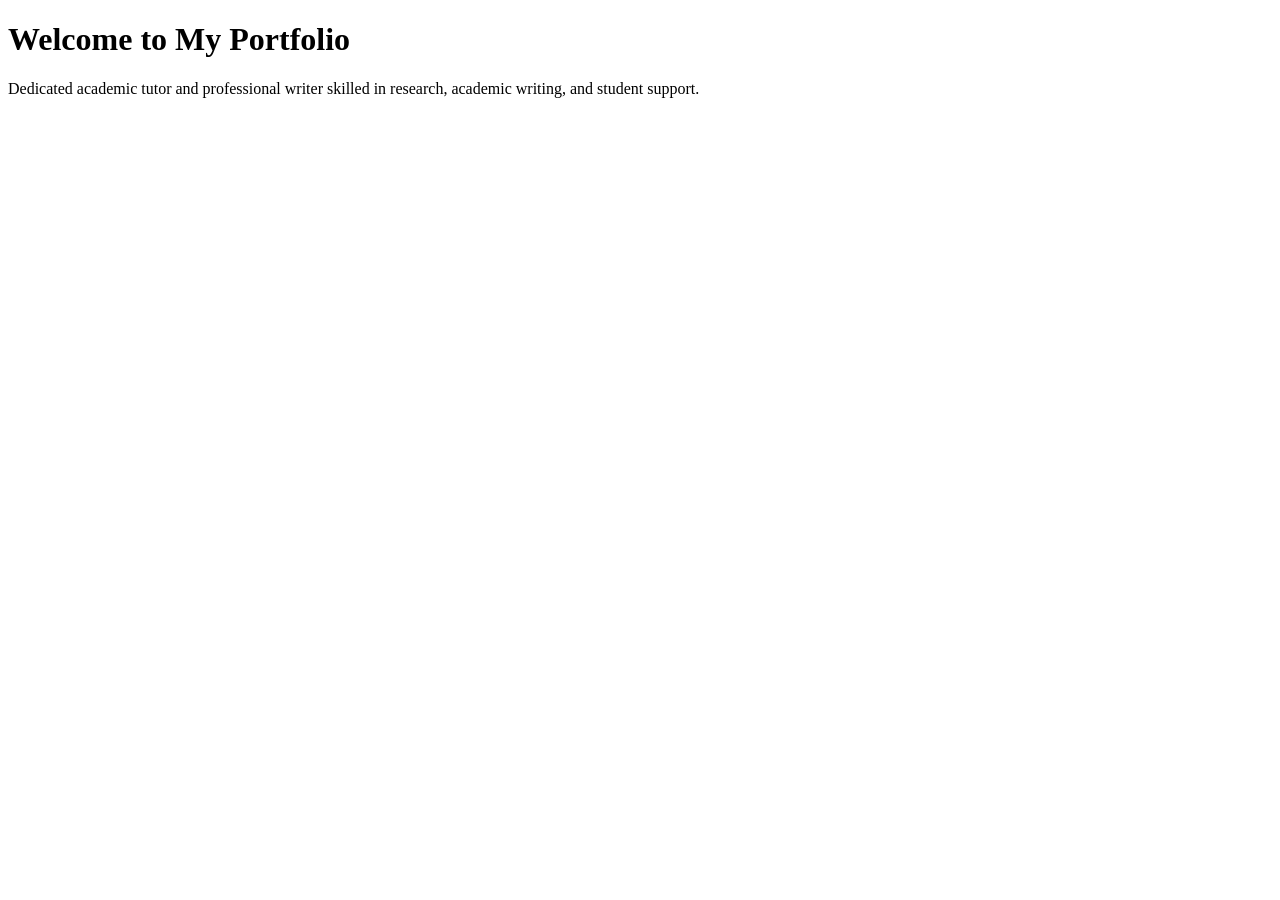
==== index.html @ 4ad82c95 "Create index.html" ====
<!DOCTYPE html>
<html>
<head>
    <title>Jeff-sclr's Portfolio</title>
</head>
<body>
    <h1>Welcome to My Portfolio</h1>
    <p>Dedicated academic tutor and professional writer skilled in research, academic writing, and student support.</p>
</body>
</html>
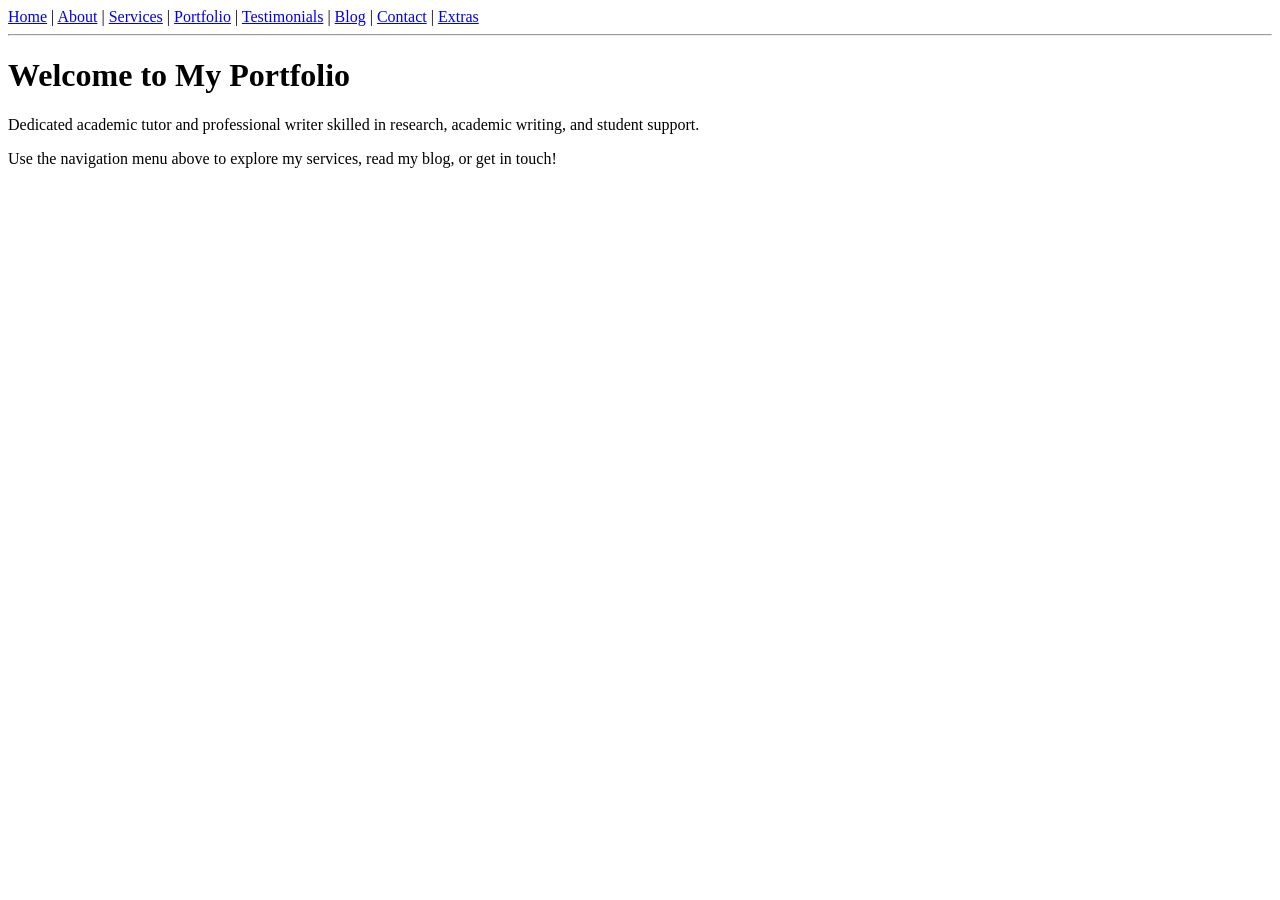
==== commit 19ce8d1c: "Update index.html" ====
--- a/index.html
+++ b/index.html
@@ -1,10 +1,28 @@
 <!DOCTYPE html>
-<html>
+<html lang="en">
 <head>
-    <title>Jeff-sclr's Portfolio</title>
+    <meta charset="UTF-8">
+    <title>Jeff Sclr | Portfolio</title>
 </head>
 <body>
+
+    <nav>
+        <a href="index.html">Home</a> | 
+        <a href="about.html">About</a> | 
+        <a href="services.html">Services</a> | 
+        <a href="portfolio.html">Portfolio</a> | 
+        <a href="testimonials.html">Testimonials</a> | 
+        <a href="blog.html">Blog</a> | 
+        <a href="contact.html">Contact</a> | 
+        <a href="extras.html">Extras</a>
+    </nav>
+
+    <hr>
+
     <h1>Welcome to My Portfolio</h1>
     <p>Dedicated academic tutor and professional writer skilled in research, academic writing, and student support.</p>
+    
+    <p>Use the navigation menu above to explore my services, read my blog, or get in touch!</p>
+
 </body>
 </html>
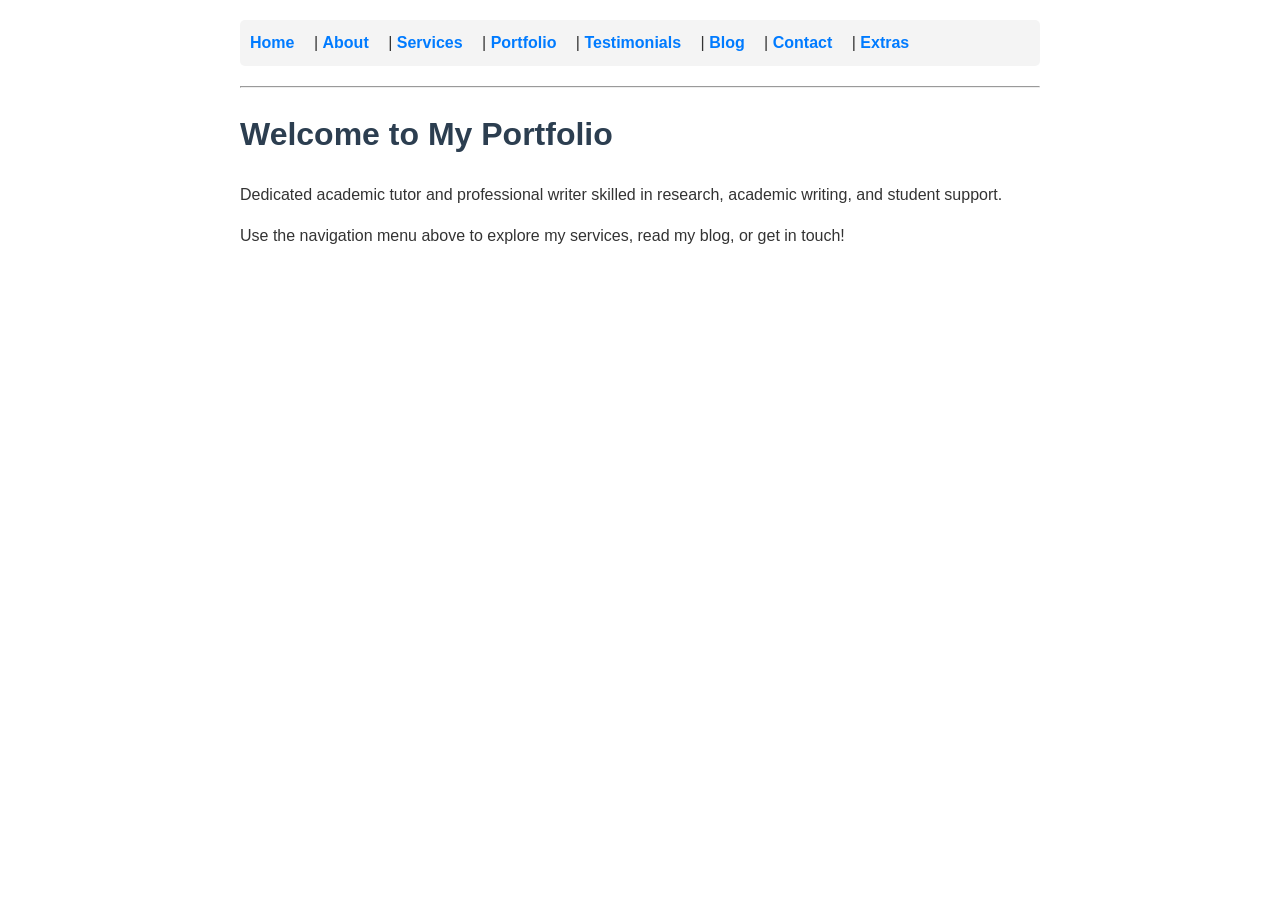
==== commit 91848c12: "Update index.html" ====
--- a/index.html
+++ b/index.html
@@ -2,9 +2,12 @@
 <html lang="en">
 <head>
     <meta charset="UTF-8">
-    <title>Jeff Sclr | Portfolio</title>
+    <title>About Me | Jeff Sclr</title>
+    <link rel="stylesheet" href="style.css">
 </head>
 <body>
+    </body>
+</html>
 
     <nav>
         <a href="index.html">Home</a> | 
--- a/style.css
+++ b/style.css
@@ -0,0 +1,40 @@
+/* General site styling */
+body {
+    font-family: 'Segoe UI', Tahoma, Geneva, Verdana, sans-serif;
+    line-height: 1.6;
+    margin: 0;
+    padding: 20px;
+    max-width: 800px;
+    margin: auto;
+    color: #333;
+}
+
+/* Make your navigation look professional */
+nav {
+    background: #f4f4f4;
+    padding: 10px;
+    margin-bottom: 20px;
+    border-radius: 5px;
+}
+
+nav a {
+    margin-right: 15px;
+    text-decoration: none;
+    color: #007bff;
+    font-weight: bold;
+}
+
+/* Style your headings */
+h1, h2 {
+    color: #2c3e50;
+}
+
+/* Style for buttons */
+.button {
+    display: inline-block;
+    padding: 10px 20px;
+    background: #007bff;
+    color: white;
+    text-decoration: none;
+    border-radius: 5px;
+}
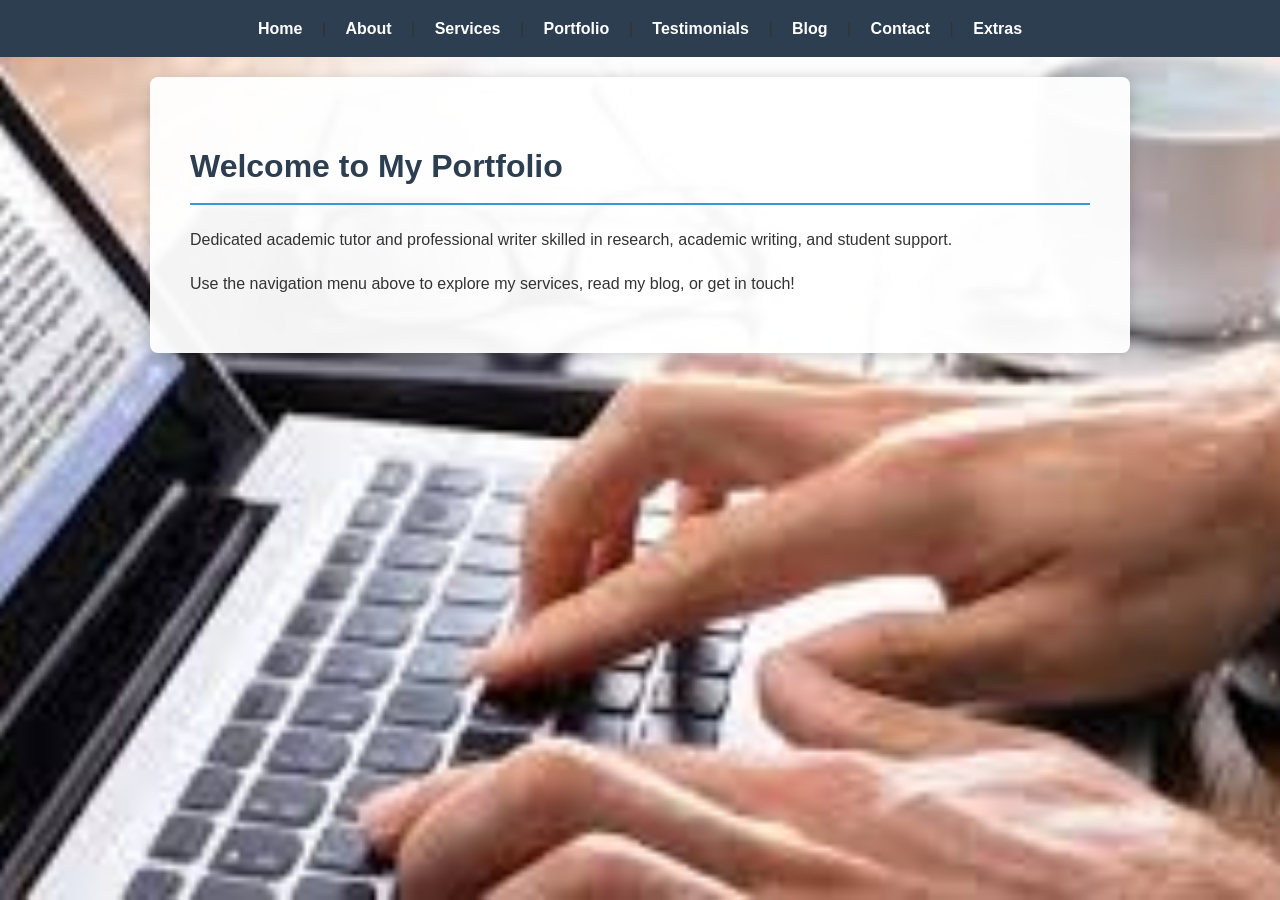
==== commit 92f4bfd9: "Update index.html" ====
--- a/index.html
+++ b/index.html
@@ -6,8 +6,6 @@
     <link rel="stylesheet" href="style.css">
 </head>
 <body>
-    </body>
-</html>
 
     <nav>
         <a href="index.html">Home</a> | 
@@ -20,12 +18,12 @@
         <a href="extras.html">Extras</a>
     </nav>
 
-    <hr>
-
-    <h1>Welcome to My Portfolio</h1>
-    <p>Dedicated academic tutor and professional writer skilled in research, academic writing, and student support.</p>
-    
-    <p>Use the navigation menu above to explore my services, read my blog, or get in touch!</p>
+    <div class="container">
+        <h1>Welcome to My Portfolio</h1>
+        <p>Dedicated academic tutor and professional writer skilled in research, academic writing, and student support.</p>
+        
+        <p>Use the navigation menu above to explore my services, read my blog, or get in touch!</p>
+    </div>
 
 </body>
 </html>
--- a/style.css
+++ b/style.css
@@ -1,40 +1,79 @@
-/* General site styling */
+/* --- 1. Global Reset & Background --- */
 body {
     font-family: 'Segoe UI', Tahoma, Geneva, Verdana, sans-serif;
-    line-height: 1.6;
+    line-height: 1.7;
     margin: 0;
-    padding: 20px;
-    max-width: 800px;
-    margin: auto;
+    padding: 0;
     color: #333;
+    /* This connects to your uploaded background.jpg */
+    background-image: url('background.jpg');
+    background-size: cover;
+    background-position: center;
+    background-attachment: fixed;
+    background-repeat: no-repeat;
 }
 
-/* Make your navigation look professional */
+.container {
+    max-width: 900px;
+    margin: 20px auto;
+    padding: 40px;
+    background: rgba(255, 255, 255, 0.95); /* Slight transparency */
+    box-shadow: 0 2px 15px rgba(0,0,0,0.2);
+    border-radius: 8px;
+}
+
+/* --- 2. Nav Bar Styling --- */
 nav {
-    background: #f4f4f4;
-    padding: 10px;
-    margin-bottom: 20px;
-    border-radius: 5px;
+    background: #2c3e50;
+    padding: 15px;
+    text-align: center;
 }
 
 nav a {
-    margin-right: 15px;
+    margin: 0 15px;
     text-decoration: none;
-    color: #007bff;
-    font-weight: bold;
+    color: #ffffff;
+    font-weight: 600;
+    transition: color 0.3s ease;
 }
 
-/* Style your headings */
-h1, h2 {
-    color: #2c3e50;
+nav a:hover {
+    color: #3498db;
 }
 
-/* Style for buttons */
-.button {
+/* --- 3. Professional Tables --- */
+table {
+    width: 100%;
+    border-collapse: collapse;
+    margin: 20px 0;
+    background: #fff;
+}
+
+table, th, td {
+    border: 1px solid #e0e0e0;
+    padding: 12px 15px;
+    text-align: left;
+}
+
+tr:nth-child(even) { background-color: #f9f9f9; }
+
+/* --- 4. Upwork Button Styling --- */
+.upwork-link {
     display: inline-block;
-    padding: 10px 20px;
-    background: #007bff;
+    background-color: #14a800;
     color: white;
+    padding: 8px 16px;
     text-decoration: none;
     border-radius: 5px;
+    font-weight: bold;
+    font-size: 0.9em;
+    transition: background 0.3s ease;
 }
+
+.upwork-link:hover {
+    background-color: #108a00;
+}
+
+/* --- 5. Headings --- */
+h1 { color: #2c3e50; border-bottom: 2px solid #3498db; padding-bottom: 10px; }
+h2 { color: #2c3e50; margin-top: 40px; }
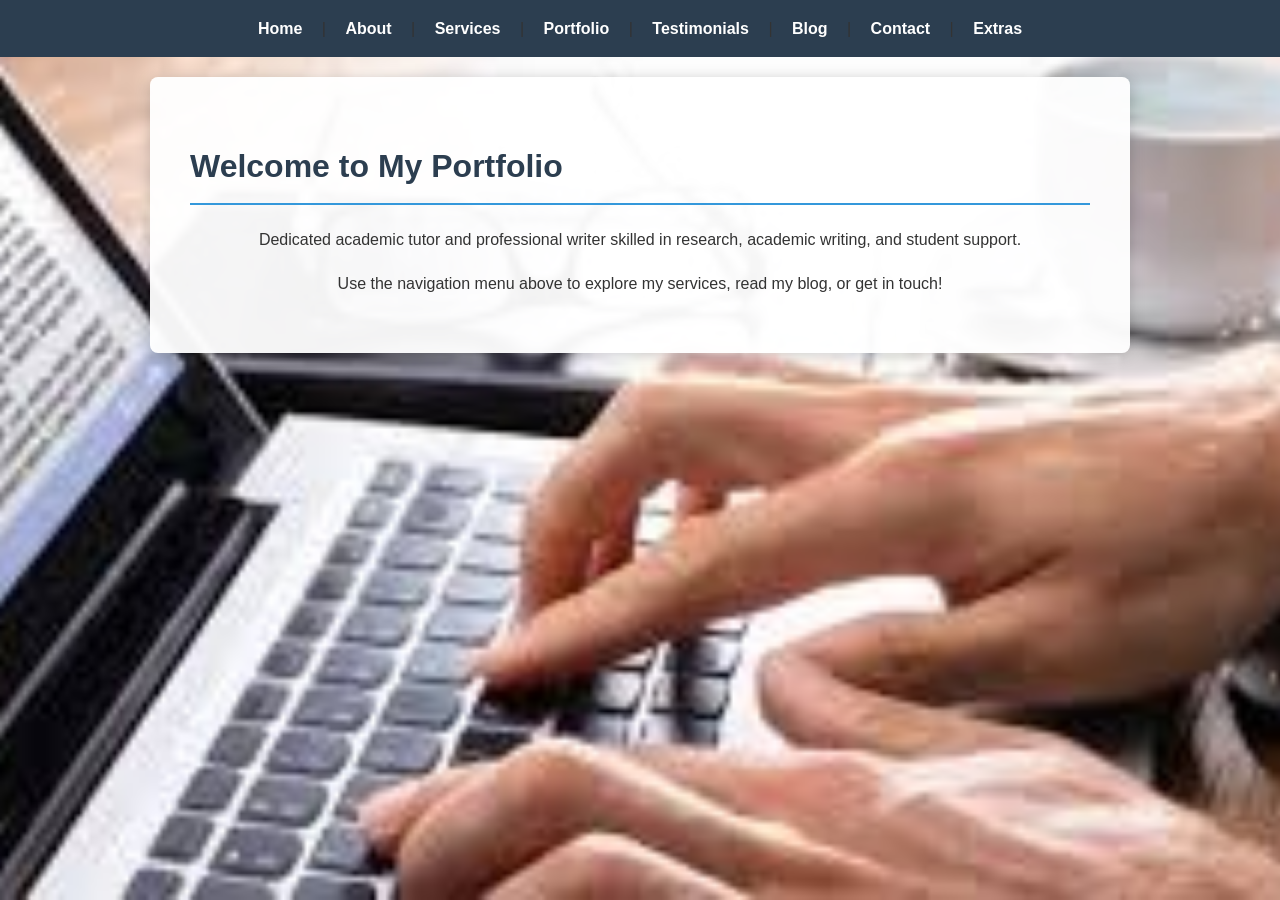
==== commit 5dc9944f: "Update index.html" ====
--- a/index.html
+++ b/index.html
@@ -20,9 +20,10 @@
 
     <div class="container">
         <h1>Welcome to My Portfolio</h1>
-        <p>Dedicated academic tutor and professional writer skilled in research, academic writing, and student support.</p>
         
-        <p>Use the navigation menu above to explore my services, read my blog, or get in touch!</p>
+        <p class="text-center">Dedicated academic tutor and professional writer skilled in research, academic writing, and student support.</p>
+        
+        <p class="text-center">Use the navigation menu above to explore my services, read my blog, or get in touch!</p>
     </div>
 
 </body>
--- a/style.css
+++ b/style.css
@@ -77,3 +77,7 @@
 /* --- 5. Headings --- */
 h1 { color: #2c3e50; border-bottom: 2px solid #3498db; padding-bottom: 10px; }
 h2 { color: #2c3e50; margin-top: 40px; }
+
+.text-center {
+    text-align: center;
+}
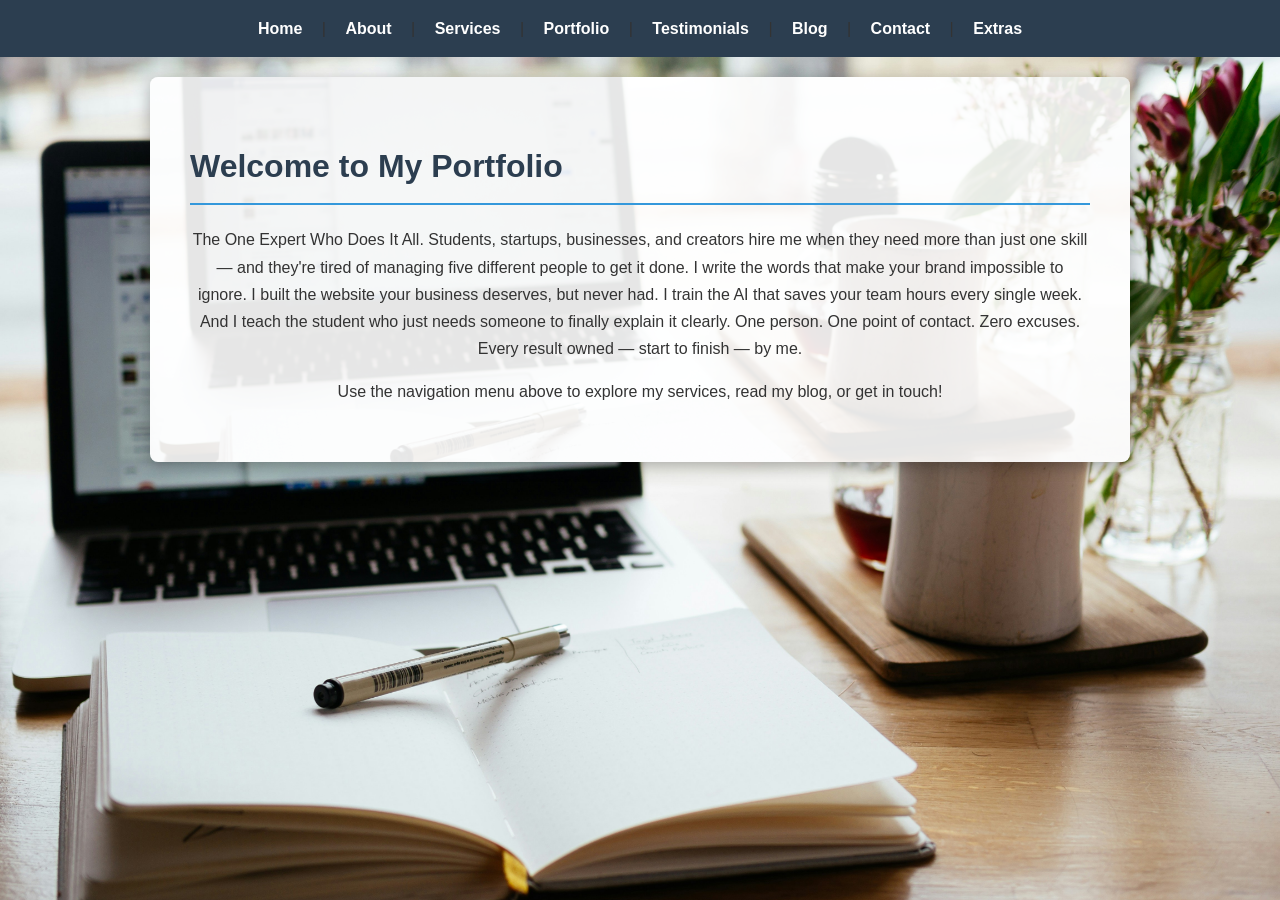
==== commit 5ee8a014: "Update index.html" ====
--- a/index.html
+++ b/index.html
@@ -21,7 +21,13 @@
     <div class="container">
         <h1>Welcome to My Portfolio</h1>
         
-        <p class="text-center">Dedicated academic tutor and professional writer skilled in research, academic writing, and student support.</p>
+        <p class="text-center">The One Expert
+Who Does It All.
+Students, startups, businesses, and creators hire me when they need more than just one skill — and they're tired of managing five different people to get it done.
+
+I write the words that make your brand impossible to ignore. I built the website your business deserves, but never had. I train the AI that saves your team hours every single week. And I teach the student who just needs someone to finally explain it clearly.
+
+One person. One point of contact. Zero excuses. Every result owned — start to finish — by me.</p>
         
         <p class="text-center">Use the navigation menu above to explore my services, read my blog, or get in touch!</p>
     </div>
--- a/style.css
+++ b/style.css
@@ -5,7 +5,6 @@
     margin: 0;
     padding: 0;
     color: #333;
-    /* This connects to your uploaded background.jpg */
     background-image: url('background.jpg');
     background-size: cover;
     background-position: center;
@@ -17,9 +16,19 @@
     max-width: 900px;
     margin: 20px auto;
     padding: 40px;
-    background: rgba(255, 255, 255, 0.95); /* Slight transparency */
-    box-shadow: 0 2px 15px rgba(0,0,0,0.2);
+    
+    /* Layered image effect */
+    background-image: url('background.jpg');
+    background-size: cover;
+    background-position: center;
+    background-color: rgba(255, 255, 255, 0.9);
+    background-blend-mode: lighten;
+    
     border-radius: 8px;
+    box-shadow: 0 4px 15px rgba(0,0,0,0.3);
+    
+    /* Text color for white container */
+    color: #333;
 }
 
 /* --- 2. Nav Bar Styling --- */
@@ -46,7 +55,8 @@
     width: 100%;
     border-collapse: collapse;
     margin: 20px 0;
-    background: #fff;
+    background: #ffffff;
+    color: #333;
 }
 
 table, th, td {
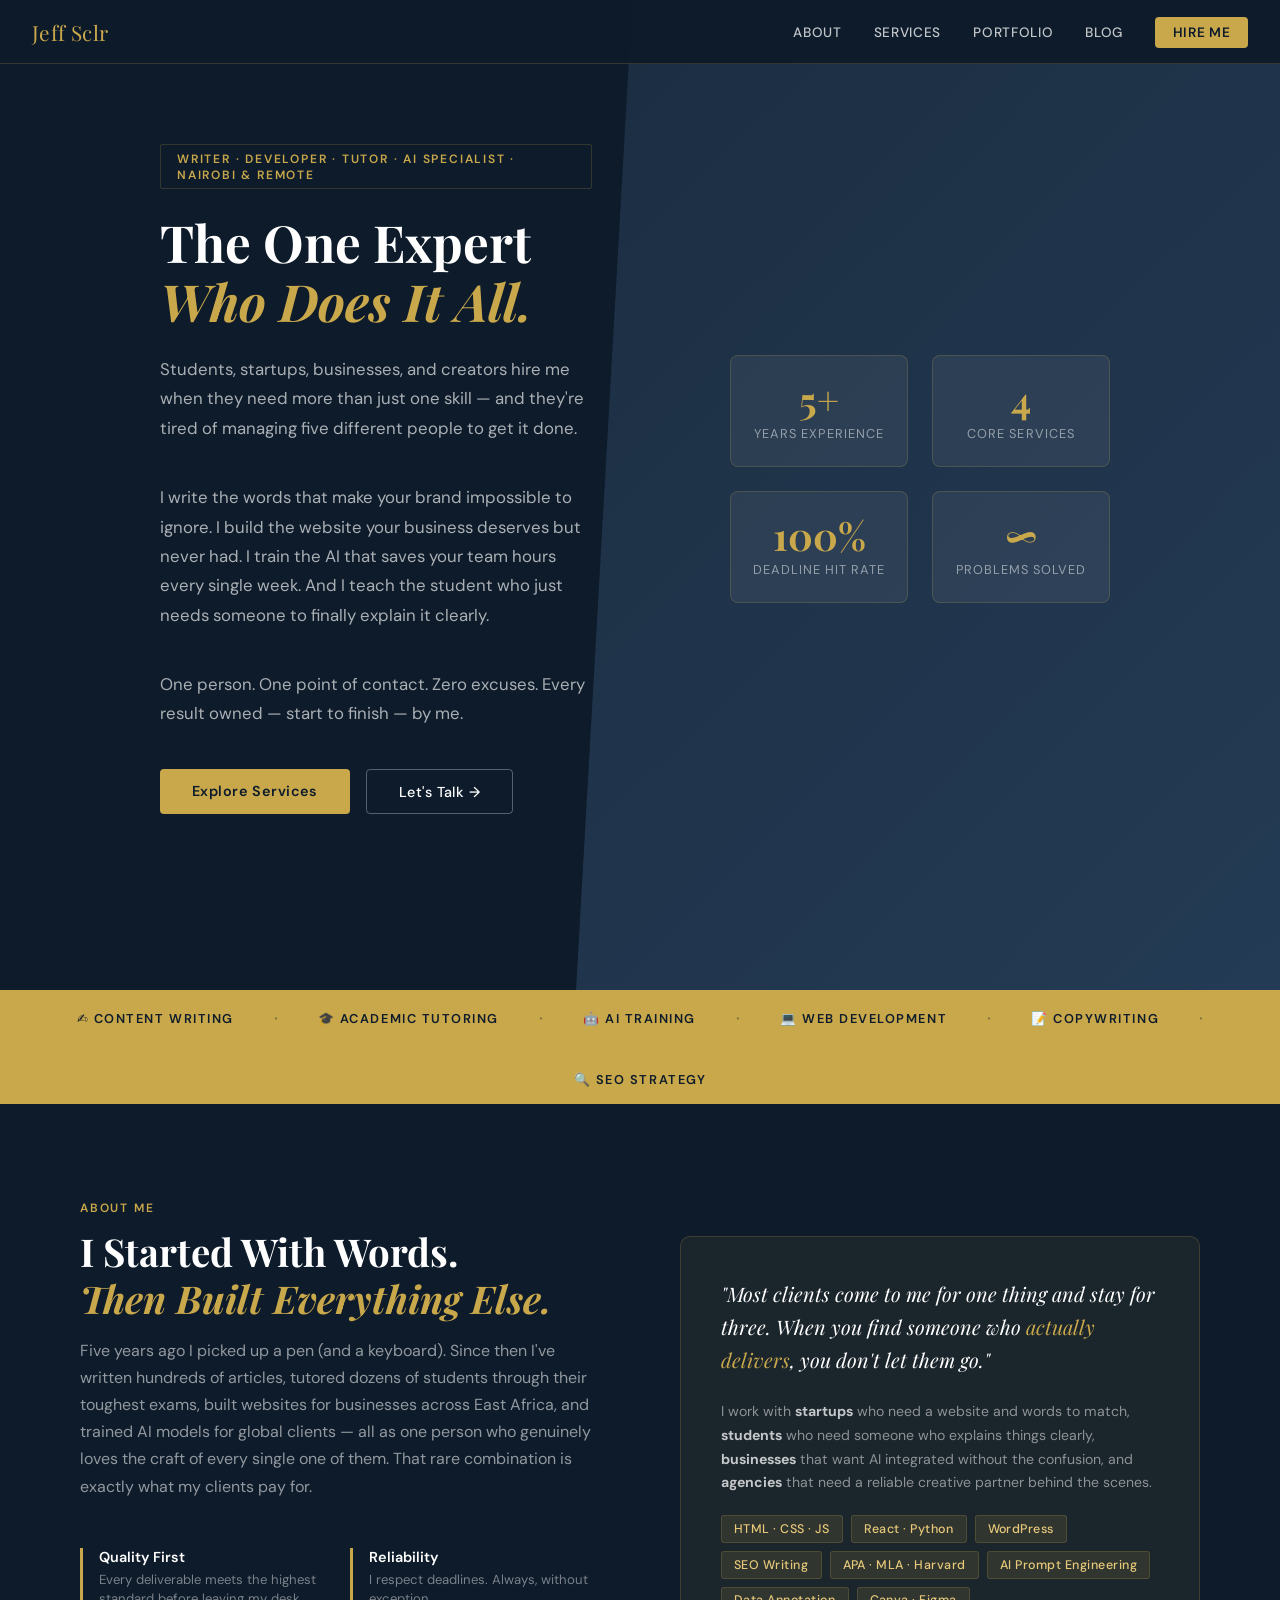
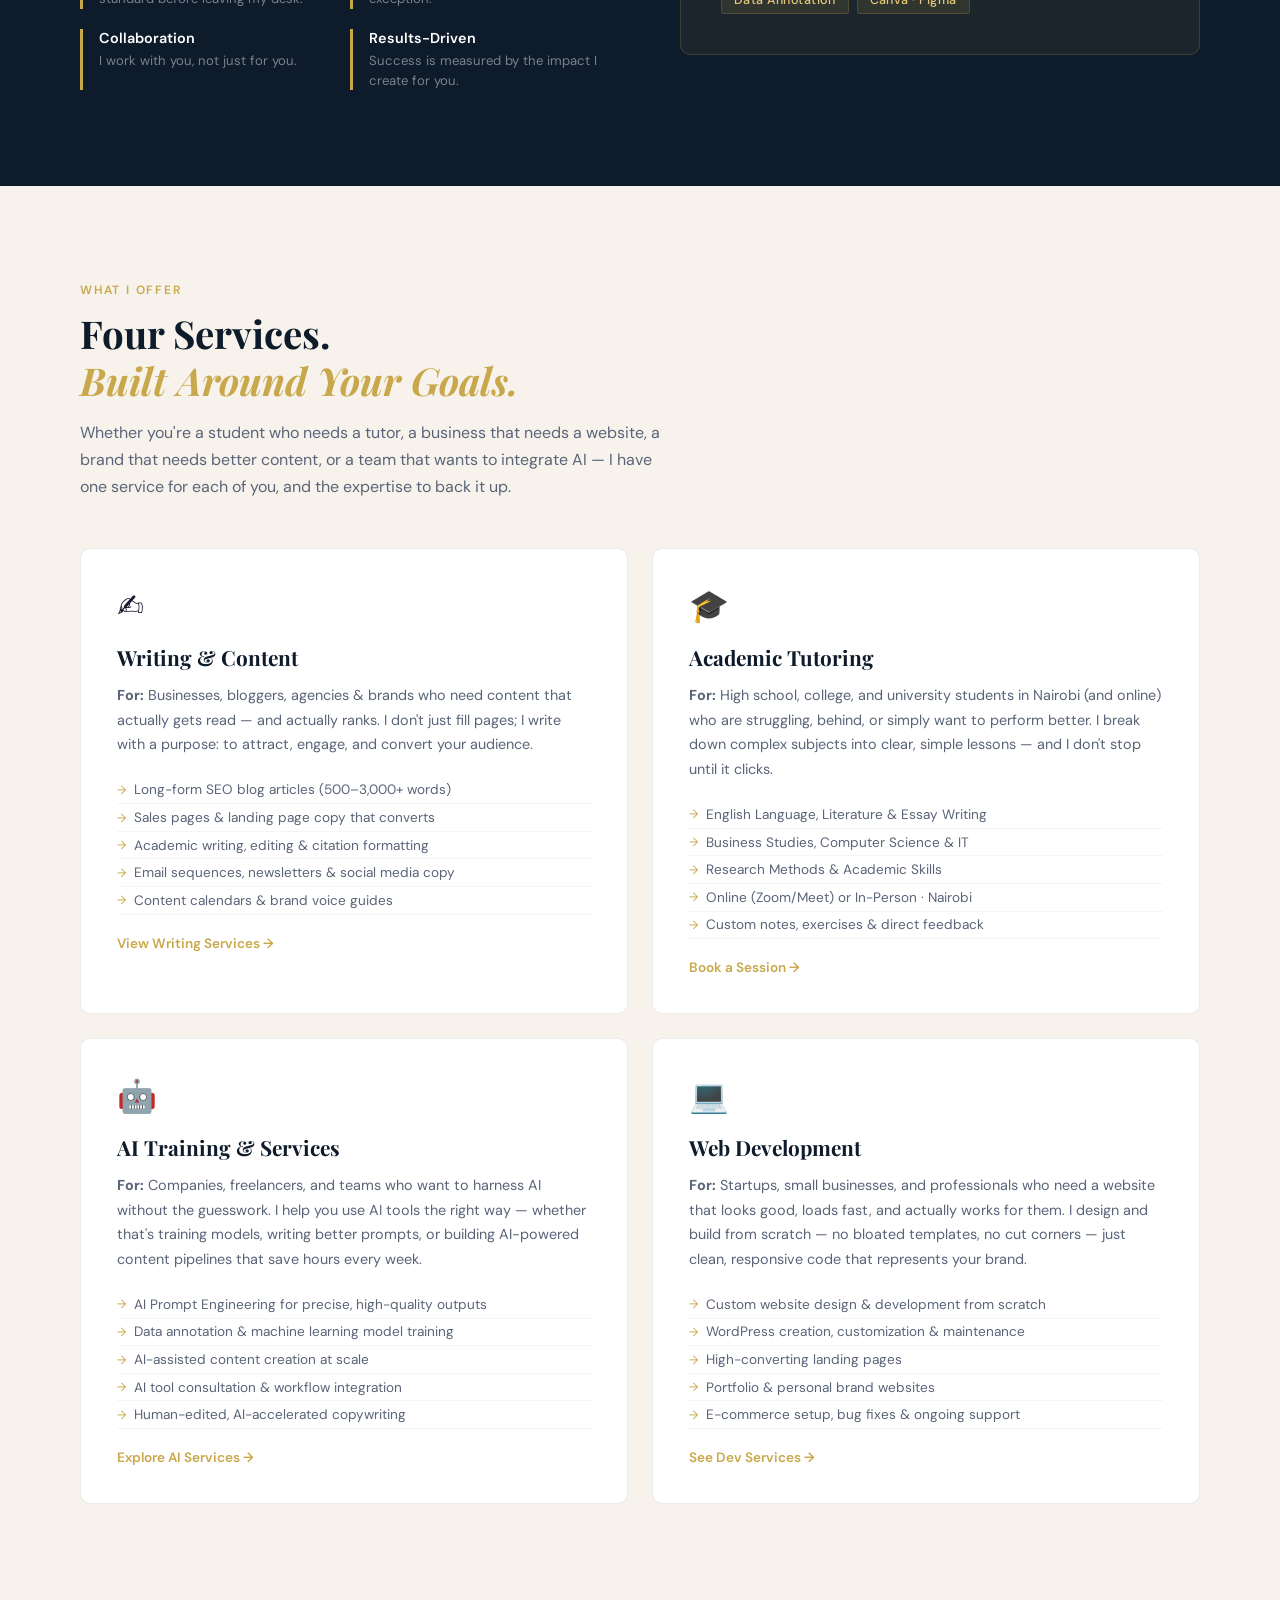
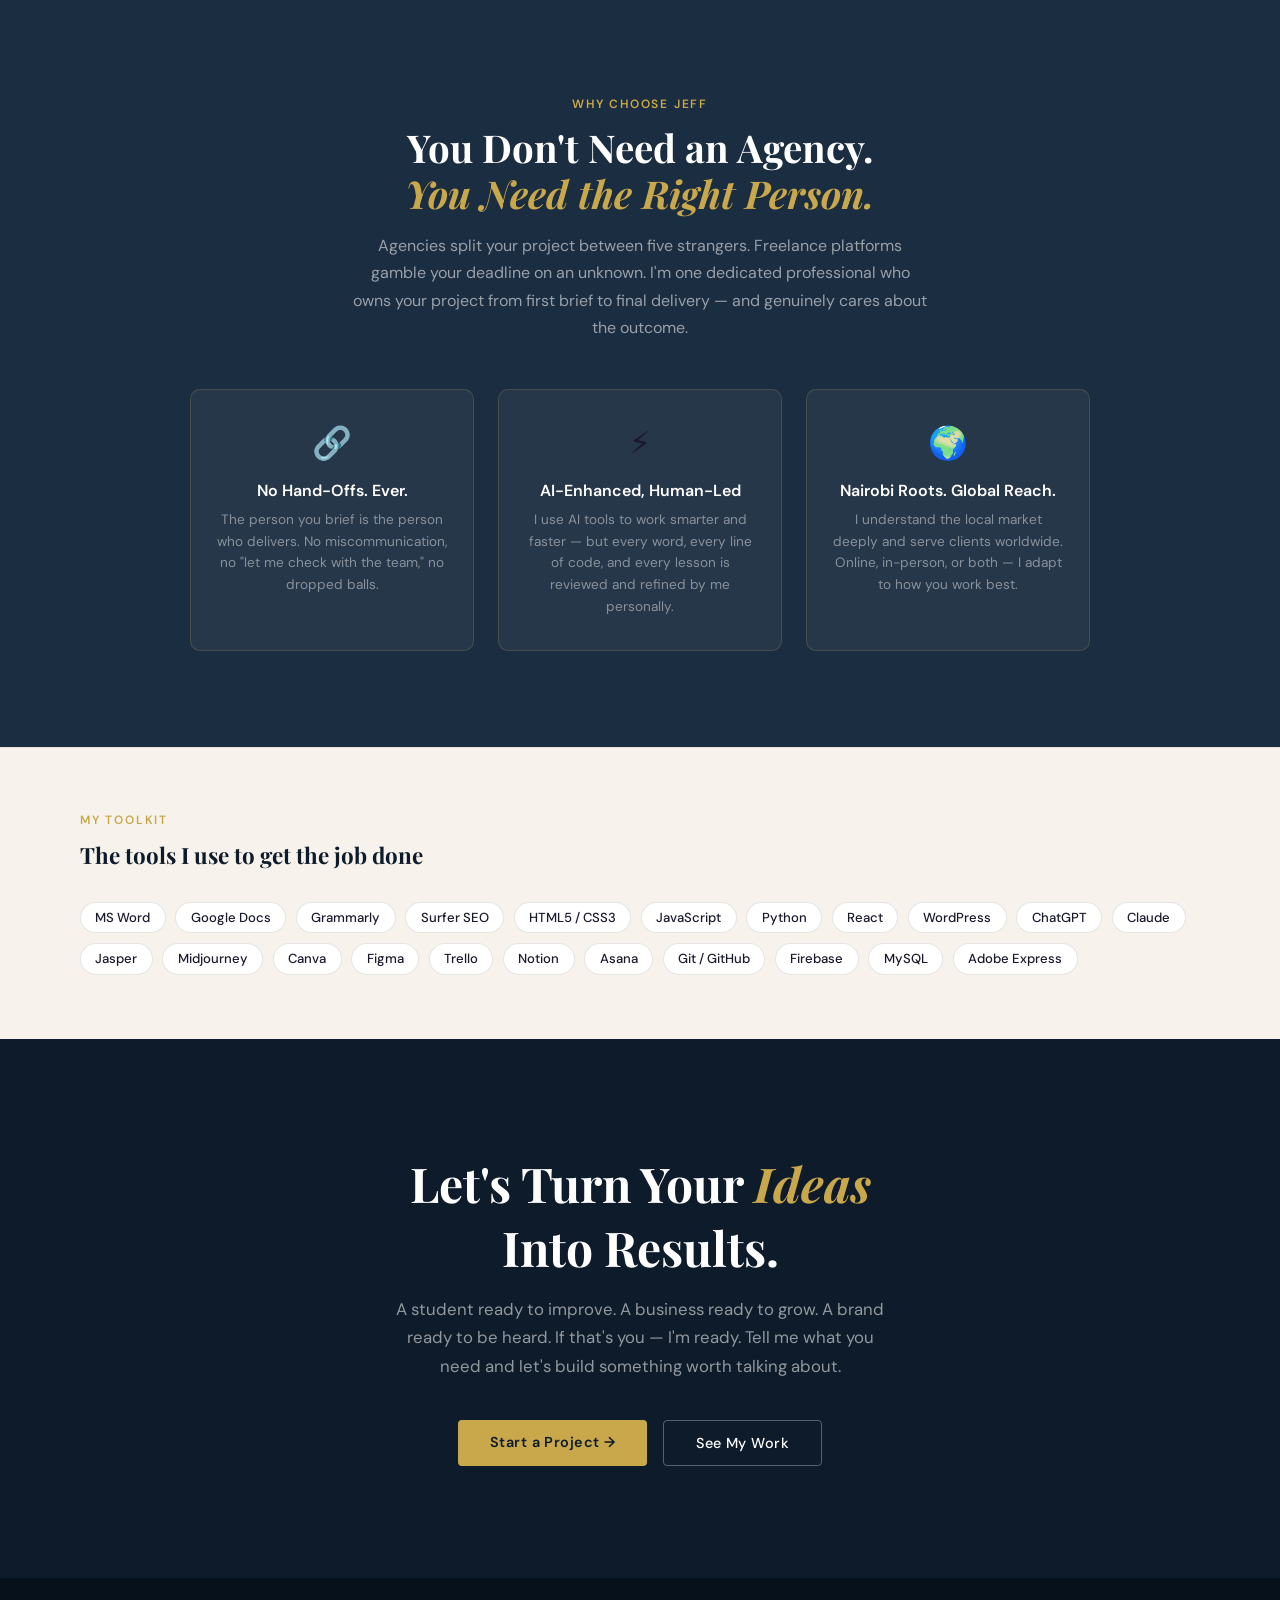
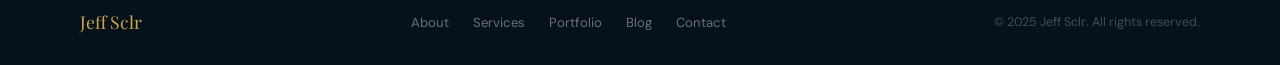
==== commit 1d751a2a: "Update index.html" ====
--- a/index.html
+++ b/index.html
@@ -1,36 +1,642 @@
 <!DOCTYPE html>
 <html lang="en">
 <head>
-    <meta charset="UTF-8">
-    <title>About Me | Jeff Sclr</title>
-    <link rel="stylesheet" href="style.css">
+<meta charset="UTF-8">
+<meta name="viewport" content="width=device-width, initial-scale=1.0">
+<title>Jeff Sclr | Writer · Tutor · Developer</title>
+<link rel="preconnect" href="https://fonts.googleapis.com">
+<link rel="preconnect" href="https://fonts.gstatic.com" crossorigin>
+<link href="https://fonts.googleapis.com/css2?family=Playfair+Display:ital,wght@0,400;0,700;1,400&family=DM+Sans:wght@300;400;500;600&display=swap" rel="stylesheet">
+<style>
+  *, *::before, *::after { box-sizing: border-box; margin: 0; padding: 0; }
+
+  :root {
+    --navy: #0d1b2a;
+    --navy-mid: #1b2d41;
+    --navy-light: #243b55;
+    --gold: #c9a84c;
+    --gold-light: #e8c97a;
+    --cream: #f7f3ec;
+    --text: #1a1a2e;
+    --text-muted: #5a6478;
+    --white: #ffffff;
+    --border: rgba(201,168,76,0.2);
+    --serif: 'Playfair Display', Georgia, serif;
+    --sans: 'DM Sans', system-ui, sans-serif;
+  }
+
+  html { scroll-behavior: smooth; }
+
+  body {
+    font-family: var(--sans);
+    background: var(--cream);
+    color: var(--text);
+    overflow-x: hidden;
+  }
+
+  /* ── NAV ── */
+  nav {
+    position: fixed; top: 0; width: 100%; z-index: 100;
+    background: rgba(13,27,42,0.95);
+    backdrop-filter: blur(12px);
+    border-bottom: 1px solid var(--border);
+    padding: 0 2rem;
+    display: flex; align-items: center; justify-content: space-between;
+    height: 64px;
+  }
+  .nav-logo {
+    font-family: var(--serif); font-size: 1.3rem;
+    color: var(--gold); letter-spacing: 0.02em; text-decoration: none;
+  }
+  .nav-links { display: flex; gap: 2rem; list-style: none; }
+  .nav-links a {
+    text-decoration: none; color: rgba(255,255,255,0.75);
+    font-size: 0.85rem; font-weight: 500; letter-spacing: 0.05em;
+    text-transform: uppercase; transition: color 0.2s;
+  }
+  .nav-links a:hover { color: var(--gold-light); }
+  .nav-cta {
+    background: var(--gold); color: var(--navy) !important;
+    padding: 0.45rem 1.1rem; border-radius: 4px; font-weight: 600 !important;
+    transition: background 0.2s !important;
+  }
+  .nav-cta:hover { background: var(--gold-light) !important; color: var(--navy) !important; }
+
+  /* ── HERO ── */
+  .hero {
+    min-height: 100vh;
+    background: var(--navy);
+    display: grid; grid-template-columns: 1fr 1fr;
+    align-items: center; position: relative; overflow: hidden;
+    padding-top: 64px;
+  }
+  .hero::before {
+    content: '';
+    position: absolute; top: 0; right: 0;
+    width: 55%; height: 100%;
+    background: linear-gradient(135deg, var(--navy-mid) 0%, var(--navy-light) 100%);
+    clip-path: polygon(8% 0, 100% 0, 100% 100%, 0 100%);
+  }
+  .hero-text {
+    padding: 5rem 3rem 5rem 5rem;
+    position: relative; z-index: 2;
+  }
+  .hero-label {
+    display: inline-block;
+    font-size: 0.75rem; font-weight: 600; letter-spacing: 0.15em;
+    text-transform: uppercase; color: var(--gold);
+    border: 1px solid var(--border);
+    padding: 0.35rem 1rem; border-radius: 2px;
+    margin-bottom: 1.5rem;
+  }
+  .hero h1 {
+    font-family: var(--serif); font-size: clamp(2.5rem, 4vw, 3.8rem);
+    color: var(--white); line-height: 1.15;
+    margin-bottom: 1.5rem; font-weight: 700;
+  }
+  .hero h1 em { color: var(--gold); font-style: italic; }
+  .hero p {
+    font-size: 1.05rem; color: rgba(255,255,255,0.65);
+    line-height: 1.75; max-width: 480px; margin-bottom: 2.5rem;
+  }
+  .hero-btns { display: flex; gap: 1rem; flex-wrap: wrap; }
+  .btn-primary {
+    background: var(--gold); color: var(--navy);
+    padding: 0.8rem 2rem; border-radius: 4px;
+    font-weight: 600; font-size: 0.9rem; text-decoration: none;
+    transition: background 0.2s, transform 0.2s;
+    letter-spacing: 0.03em;
+  }
+  .btn-primary:hover { background: var(--gold-light); transform: translateY(-2px); }
+  .btn-outline {
+    border: 1px solid rgba(255,255,255,0.3); color: var(--white);
+    padding: 0.8rem 2rem; border-radius: 4px;
+    font-weight: 500; font-size: 0.9rem; text-decoration: none;
+    transition: border-color 0.2s, transform 0.2s;
+    letter-spacing: 0.03em;
+  }
+  .btn-outline:hover { border-color: var(--gold); color: var(--gold); transform: translateY(-2px); }
+
+  .hero-visual {
+    position: relative; z-index: 2;
+    display: flex; flex-direction: column;
+    align-items: center; justify-content: center;
+    padding: 4rem 3rem;
+  }
+  .hero-stats {
+    display: grid; grid-template-columns: 1fr 1fr;
+    gap: 1.5rem; width: 100%; max-width: 380px;
+  }
+  .stat-card {
+    background: rgba(255,255,255,0.06);
+    border: 1px solid var(--border);
+    border-radius: 8px; padding: 1.5rem 1.25rem;
+    text-align: center;
+  }
+  .stat-num {
+    font-family: var(--serif); font-size: 2.4rem;
+    color: var(--gold); font-weight: 700; line-height: 1;
+    margin-bottom: 0.4rem;
+  }
+  .stat-label {
+    font-size: 0.8rem; color: rgba(255,255,255,0.5);
+    text-transform: uppercase; letter-spacing: 0.08em;
+  }
+
+  /* ── WHAT I DO BAND ── */
+  .service-band {
+    background: var(--gold);
+    padding: 1rem 2rem;
+    display: flex; gap: 2.5rem;
+    align-items: center; justify-content: center;
+    flex-wrap: wrap; overflow: hidden;
+  }
+  .band-item {
+    font-size: 0.8rem; font-weight: 600;
+    text-transform: uppercase; letter-spacing: 0.12em;
+    color: var(--navy); display: flex; align-items: center; gap: 0.6rem;
+  }
+  .band-sep { color: var(--navy); opacity: 0.4; font-size: 1.2rem; }
+
+  /* ── SECTIONS SHARED ── */
+  section { padding: 6rem 5rem; }
+  .section-label {
+    font-size: 0.75rem; font-weight: 600; letter-spacing: 0.15em;
+    text-transform: uppercase; color: var(--gold);
+    margin-bottom: 0.75rem;
+  }
+  .section-title {
+    font-family: var(--serif); font-size: clamp(1.9rem, 3vw, 2.8rem);
+    color: var(--navy); font-weight: 700; line-height: 1.2;
+    margin-bottom: 1rem;
+  }
+  .section-title em { font-style: italic; color: var(--gold); }
+  .section-sub {
+    font-size: 1rem; color: var(--text-muted);
+    line-height: 1.7; max-width: 580px; margin-bottom: 3rem;
+  }
+
+  /* ── ABOUT STRIP ── */
+  .about-section {
+    background: var(--navy);
+    display: grid; grid-template-columns: 1fr 1fr;
+    gap: 5rem; align-items: center;
+  }
+  .about-section .section-title { color: var(--white); }
+  .about-section .section-sub { color: rgba(255,255,255,0.55); }
+  .values-grid { display: grid; grid-template-columns: 1fr 1fr; gap: 1.25rem; }
+  .value-item {
+    border-left: 3px solid var(--gold);
+    padding-left: 1rem;
+  }
+  .value-item h4 { font-size: 0.9rem; font-weight: 600; color: var(--white); margin-bottom: 0.25rem; }
+  .value-item p { font-size: 0.82rem; color: rgba(255,255,255,0.45); line-height: 1.5; }
+  .about-highlight {
+    background: rgba(201,168,76,0.08);
+    border: 1px solid var(--border);
+    border-radius: 10px; padding: 2.5rem;
+  }
+  .about-highlight blockquote {
+    font-family: var(--serif); font-size: 1.25rem;
+    color: var(--white); line-height: 1.65;
+    font-style: italic; margin-bottom: 1.5rem;
+  }
+  .about-highlight blockquote span { color: var(--gold); }
+  .skill-tags { display: flex; flex-wrap: wrap; gap: 0.5rem; }
+  .tag {
+    background: rgba(201,168,76,0.12);
+    border: 1px solid var(--border);
+    color: var(--gold-light); font-size: 0.78rem;
+    padding: 0.3rem 0.75rem; border-radius: 3px;
+    font-weight: 500; letter-spacing: 0.04em;
+  }
+
+  /* ── SERVICES ── */
+  .services-section { background: var(--cream); }
+  .services-grid {
+    display: grid; grid-template-columns: repeat(2, 1fr);
+    gap: 1.5rem;
+  }
+  .service-card {
+    background: var(--white);
+    border: 1px solid rgba(0,0,0,0.08);
+    border-radius: 10px; padding: 2.25rem;
+    transition: transform 0.25s, box-shadow 0.25s;
+    position: relative; overflow: hidden;
+  }
+  .service-card::before {
+    content: '';
+    position: absolute; top: 0; left: 0; right: 0;
+    height: 3px; background: var(--gold);
+    transform: scaleX(0); transform-origin: left;
+    transition: transform 0.3s;
+  }
+  .service-card:hover { transform: translateY(-5px); box-shadow: 0 12px 40px rgba(0,0,0,0.1); }
+  .service-card:hover::before { transform: scaleX(1); }
+  .service-icon {
+    font-size: 2rem; margin-bottom: 1rem; display: block;
+  }
+  .service-card h3 {
+    font-family: var(--serif); font-size: 1.3rem;
+    color: var(--navy); margin-bottom: 0.75rem; font-weight: 700;
+  }
+  .service-card p {
+    font-size: 0.9rem; color: var(--text-muted);
+    line-height: 1.7; margin-bottom: 1.25rem;
+  }
+  .service-list { list-style: none; }
+  .service-list li {
+    font-size: 0.85rem; color: var(--text-muted);
+    padding: 0.3rem 0; border-bottom: 1px solid rgba(0,0,0,0.04);
+    display: flex; align-items: center; gap: 0.5rem;
+  }
+  .service-list li::before { content: '→'; color: var(--gold); font-size: 0.75rem; flex-shrink: 0; }
+  .service-link {
+    display: inline-flex; align-items: center; gap: 0.4rem;
+    font-size: 0.85rem; font-weight: 600; color: var(--gold);
+    text-decoration: none; margin-top: 1.25rem;
+    transition: gap 0.2s;
+  }
+  .service-link:hover { gap: 0.6rem; }
+
+  /* ── WHY ME ── */
+  .why-section {
+    background: var(--navy-mid);
+    text-align: center;
+  }
+  .why-section .section-title { color: var(--white); }
+  .why-section .section-sub { color: rgba(255,255,255,0.55); margin: 0 auto 3rem; }
+  .why-grid {
+    display: grid; grid-template-columns: repeat(3, 1fr);
+    gap: 1.5rem; max-width: 900px; margin: 0 auto;
+  }
+  .why-card {
+    background: rgba(255,255,255,0.05);
+    border: 1px solid var(--border); border-radius: 10px;
+    padding: 2rem 1.5rem; text-align: center;
+  }
+  .why-icon { font-size: 2rem; margin-bottom: 1rem; }
+  .why-card h4 { font-size: 1rem; font-weight: 600; color: var(--white); margin-bottom: 0.5rem; }
+  .why-card p { font-size: 0.85rem; color: rgba(255,255,255,0.45); line-height: 1.6; }
+
+  /* ── TOOLS STRIP ── */
+  .tools-section {
+    background: var(--cream); border-top: 1px solid rgba(0,0,0,0.07);
+    padding: 4rem 5rem;
+  }
+  .tools-header {
+    display: flex; align-items: center; gap: 1.5rem;
+    margin-bottom: 2rem;
+  }
+  .tools-header h3 {
+    font-family: var(--serif); font-size: 1.4rem; color: var(--navy);
+  }
+  .tools-row { display: flex; flex-wrap: wrap; gap: 0.6rem; }
+  .tool-badge {
+    background: var(--white); border: 1px solid rgba(0,0,0,0.1);
+    color: var(--text); font-size: 0.82rem; font-weight: 500;
+    padding: 0.4rem 0.9rem; border-radius: 20px;
+    transition: border-color 0.2s, color 0.2s;
+  }
+  .tool-badge:hover { border-color: var(--gold); color: var(--navy); }
+
+  /* ── CTA ── */
+  .cta-section {
+    background: var(--navy); text-align: center;
+    padding: 7rem 5rem;
+  }
+  .cta-section h2 {
+    font-family: var(--serif); font-size: clamp(2rem, 4vw, 3rem);
+    color: var(--white); margin-bottom: 1rem; font-weight: 700;
+  }
+  .cta-section h2 em { color: var(--gold); font-style: italic; }
+  .cta-section p { color: rgba(255,255,255,0.55); font-size: 1.05rem; max-width: 500px; margin: 0 auto 2.5rem; line-height: 1.7; }
+  .cta-btns { display: flex; gap: 1rem; justify-content: center; flex-wrap: wrap; }
+
+  /* ── FOOTER ── */
+  footer {
+    background: #07111b;
+    padding: 2rem 5rem;
+    display: flex; align-items: center; justify-content: space-between;
+    flex-wrap: wrap; gap: 1rem;
+  }
+  .footer-logo { font-family: var(--serif); color: var(--gold); font-size: 1.1rem; text-decoration: none; }
+  .footer-links { display: flex; gap: 1.5rem; list-style: none; }
+  .footer-links a { font-size: 0.82rem; color: rgba(255,255,255,0.4); text-decoration: none; transition: color 0.2s; }
+  .footer-links a:hover { color: var(--gold-light); }
+  footer p { font-size: 0.78rem; color: rgba(255,255,255,0.25); }
+
+  /* ── ANIMATIONS ── */
+  @keyframes fadeUp {
+    from { opacity: 0; transform: translateY(28px); }
+    to { opacity: 1; transform: translateY(0); }
+  }
+  .hero-label { animation: fadeUp 0.5s ease both 0.1s; }
+  .hero h1 { animation: fadeUp 0.6s ease both 0.25s; }
+  .hero p { animation: fadeUp 0.6s ease both 0.4s; }
+  .hero-btns { animation: fadeUp 0.6s ease both 0.55s; }
+  .hero-stats { animation: fadeUp 0.7s ease both 0.45s; }
+
+  @media (max-width: 900px) {
+    nav { padding: 0 1.25rem; }
+    .nav-links { display: none; }
+    .hero { grid-template-columns: 1fr; padding-top: 64px; }
+    .hero::before { display: none; }
+    .hero-text { padding: 3rem 1.5rem 2rem; }
+    .hero-visual { padding: 2rem 1.5rem 3rem; }
+    .hero-stats { max-width: 100%; }
+    section { padding: 4rem 1.5rem; }
+    .about-section { grid-template-columns: 1fr; gap: 2.5rem; }
+    .services-grid { grid-template-columns: 1fr; }
+    .why-grid { grid-template-columns: 1fr; }
+    .tools-section { padding: 3rem 1.5rem; }
+    .cta-section { padding: 4rem 1.5rem; }
+    footer { padding: 2rem 1.5rem; flex-direction: column; text-align: center; }
+  }
+</style>
 </head>
 <body>
 
-    <nav>
-        <a href="index.html">Home</a> | 
-        <a href="about.html">About</a> | 
-        <a href="services.html">Services</a> | 
-        <a href="portfolio.html">Portfolio</a> | 
-        <a href="testimonials.html">Testimonials</a> | 
-        <a href="blog.html">Blog</a> | 
-        <a href="contact.html">Contact</a> | 
-        <a href="extras.html">Extras</a>
-    </nav>
-
-    <div class="container">
-        <h1>Welcome to My Portfolio</h1>
-        
-        <p class="text-center">The One Expert
-Who Does It All.
-Students, startups, businesses, and creators hire me when they need more than just one skill — and they're tired of managing five different people to get it done.
-
-I write the words that make your brand impossible to ignore. I built the website your business deserves, but never had. I train the AI that saves your team hours every single week. And I teach the student who just needs someone to finally explain it clearly.
-
-One person. One point of contact. Zero excuses. Every result owned — start to finish — by me.</p>
-        
-        <p class="text-center">Use the navigation menu above to explore my services, read my blog, or get in touch!</p>
-    </div>
+<!-- NAV -->
+<nav>
+  <a href="#" class="nav-logo">Jeff Sclr</a>
+  <ul class="nav-links">
+    <li><a href="#about">About</a></li>
+    <li><a href="#services">Services</a></li>
+    <li><a href="portfolio.html">Portfolio</a></li>
+    <li><a href="blog.html">Blog</a></li>
+    <li><a href="contact.html" class="nav-cta">Hire Me</a></li>
+  </ul>
+</nav>
+
+<!-- HERO -->
+<section class="hero">
+  <div class="hero-text">
+    <span class="hero-label">Writer · Developer · Tutor · AI Specialist · Nairobi &amp; Remote</span>
+    <h1>
+      The One Expert<br>
+      <em>Who Does It All.</em>
+    </h1>
+    <p>
+      Students, startups, businesses, and creators hire me when they need
+      more than just one skill — and they're tired of managing five
+      different people to get it done.
+    </p>
+    <p style="margin-top:0.85rem;">
+      I write the words that make your brand impossible to ignore.
+      I build the website your business deserves but never had.
+      I train the AI that saves your team hours every single week.
+      And I teach the student who just needs someone to finally explain it clearly.
+    </p>
+    <p style="margin-top:0.85rem;">
+      One person. One point of contact. Zero excuses.
+      Every result owned — start to finish — by me.
+    </p>
+    <div class="hero-btns">
+      <a href="#services" class="btn-primary">Explore Services</a>
+      <a href="contact.html" class="btn-outline">Let's Talk →</a>
+    </div>
+  </div>
+
+  <div class="hero-visual">
+    <div class="hero-stats">
+      <div class="stat-card">
+        <div class="stat-num">5+</div>
+        <div class="stat-label">Years Experience</div>
+      </div>
+      <div class="stat-card">
+        <div class="stat-num">4</div>
+        <div class="stat-label">Core Services</div>
+      </div>
+      <div class="stat-card">
+        <div class="stat-num">100%</div>
+        <div class="stat-label">Deadline Hit Rate</div>
+      </div>
+      <div class="stat-card">
+        <div class="stat-num">∞</div>
+        <div class="stat-label">Problems Solved</div>
+      </div>
+    </div>
+  </div>
+</section>
+
+<!-- BAND -->
+<div class="service-band">
+  <div class="band-item">✍️ Content Writing</div>
+  <div class="band-sep">·</div>
+  <div class="band-item">🎓 Academic Tutoring</div>
+  <div class="band-sep">·</div>
+  <div class="band-item">🤖 AI Training</div>
+  <div class="band-sep">·</div>
+  <div class="band-item">💻 Web Development</div>
+  <div class="band-sep">·</div>
+  <div class="band-item">📝 Copywriting</div>
+  <div class="band-sep">·</div>
+  <div class="band-item">🔍 SEO Strategy</div>
+</div>
+
+<!-- ABOUT -->
+<section class="about-section" id="about">
+  <div>
+    <p class="section-label">About Me</p>
+    <h2 class="section-title">I Started With Words.<br><em>Then Built Everything Else.</em></h2>
+    <p class="section-sub">
+      Five years ago I picked up a pen (and a keyboard). Since then I've
+      written hundreds of articles, tutored dozens of students through
+      their toughest exams, built websites for businesses across East
+      Africa, and trained AI models for global clients — all as one
+      person who genuinely loves the craft of every single one of them.
+      That rare combination is exactly what my clients pay for.
+    </p>
+    <div class="values-grid">
+      <div class="value-item">
+        <h4>Quality First</h4>
+        <p>Every deliverable meets the highest standard before leaving my desk.</p>
+      </div>
+      <div class="value-item">
+        <h4>Reliability</h4>
+        <p>I respect deadlines. Always, without exception.</p>
+      </div>
+      <div class="value-item">
+        <h4>Collaboration</h4>
+        <p>I work with you, not just for you.</p>
+      </div>
+      <div class="value-item">
+        <h4>Results-Driven</h4>
+        <p>Success is measured by the impact I create for you.</p>
+      </div>
+    </div>
+  </div>
+  <div class="about-highlight">
+    <blockquote>
+      "Most clients come to me for one thing and stay for three.
+      When you find someone who <span>actually delivers</span>,
+      you don't let them go."
+    </blockquote>
+    <p style="font-size:0.88rem; color:rgba(255,255,255,0.5); line-height:1.7; margin-bottom:1.25rem;">
+      I work with <strong style="color:rgba(255,255,255,0.75);">startups</strong> who need a website and words to match,
+      <strong style="color:rgba(255,255,255,0.75);">students</strong> who need someone who explains things clearly,
+      <strong style="color:rgba(255,255,255,0.75);">businesses</strong> that want AI integrated without the confusion,
+      and <strong style="color:rgba(255,255,255,0.75);">agencies</strong> that need a reliable creative partner behind the scenes.
+    </p>
+    <div class="skill-tags">
+      <span class="tag">HTML · CSS · JS</span>
+      <span class="tag">React · Python</span>
+      <span class="tag">WordPress</span>
+      <span class="tag">SEO Writing</span>
+      <span class="tag">APA · MLA · Harvard</span>
+      <span class="tag">AI Prompt Engineering</span>
+      <span class="tag">Data Annotation</span>
+      <span class="tag">Canva · Figma</span>
+    </div>
+  </div>
+</section>
+
+<!-- SERVICES -->
+<section class="services-section" id="services">
+  <p class="section-label">What I Offer</p>
+  <h2 class="section-title">Four Services.<br><em>Built Around Your Goals.</em></h2>
+  <p class="section-sub">Whether you're a student who needs a tutor, a business that needs a website, a brand that needs better content, or a team that wants to integrate AI — I have one service for each of you, and the expertise to back it up.</p>
+
+  <div class="services-grid">
+    <div class="service-card">
+      <span class="service-icon">✍️</span>
+      <h3>Writing &amp; Content</h3>
+      <p><strong>For:</strong> Businesses, bloggers, agencies &amp; brands who need content that actually gets read — and actually ranks. I don't just fill pages; I write with a purpose: to attract, engage, and convert your audience.</p>
+      <ul class="service-list">
+        <li>Long-form SEO blog articles (500–3,000+ words)</li>
+        <li>Sales pages &amp; landing page copy that converts</li>
+        <li>Academic writing, editing &amp; citation formatting</li>
+        <li>Email sequences, newsletters &amp; social media copy</li>
+        <li>Content calendars &amp; brand voice guides</li>
+      </ul>
+      <a href="services.html" class="service-link">View Writing Services →</a>
+    </div>
+
+    <div class="service-card">
+      <span class="service-icon">🎓</span>
+      <h3>Academic Tutoring</h3>
+      <p><strong>For:</strong> High school, college, and university students in Nairobi (and online) who are struggling, behind, or simply want to perform better. I break down complex subjects into clear, simple lessons — and I don't stop until it clicks.</p>
+      <ul class="service-list">
+        <li>English Language, Literature &amp; Essay Writing</li>
+        <li>Business Studies, Computer Science &amp; IT</li>
+        <li>Research Methods &amp; Academic Skills</li>
+        <li>Online (Zoom/Meet) or In-Person · Nairobi</li>
+        <li>Custom notes, exercises &amp; direct feedback</li>
+      </ul>
+      <a href="services.html" class="service-link">Book a Session →</a>
+    </div>
+
+    <div class="service-card">
+      <span class="service-icon">🤖</span>
+      <h3>AI Training &amp; Services</h3>
+      <p><strong>For:</strong> Companies, freelancers, and teams who want to harness AI without the guesswork. I help you use AI tools the right way — whether that's training models, writing better prompts, or building AI-powered content pipelines that save hours every week.</p>
+      <ul class="service-list">
+        <li>AI Prompt Engineering for precise, high-quality outputs</li>
+        <li>Data annotation &amp; machine learning model training</li>
+        <li>AI-assisted content creation at scale</li>
+        <li>AI tool consultation &amp; workflow integration</li>
+        <li>Human-edited, AI-accelerated copywriting</li>
+      </ul>
+      <a href="services.html" class="service-link">Explore AI Services →</a>
+    </div>
+
+    <div class="service-card">
+      <span class="service-icon">💻</span>
+      <h3>Web Development</h3>
+      <p><strong>For:</strong> Startups, small businesses, and professionals who need a website that looks good, loads fast, and actually works for them. I design and build from scratch — no bloated templates, no cut corners — just clean, responsive code that represents your brand.</p>
+      <ul class="service-list">
+        <li>Custom website design &amp; development from scratch</li>
+        <li>WordPress creation, customization &amp; maintenance</li>
+        <li>High-converting landing pages</li>
+        <li>Portfolio &amp; personal brand websites</li>
+        <li>E-commerce setup, bug fixes &amp; ongoing support</li>
+      </ul>
+      <a href="services.html" class="service-link">See Dev Services →</a>
+    </div>
+  </div>
+</section>
+
+<!-- WHY ME -->
+<section class="why-section">
+  <p class="section-label">Why Choose Jeff</p>
+  <h2 class="section-title" style="color:white;">You Don't Need an Agency.<br><em>You Need the Right Person.</em></h2>
+  <p class="section-sub">Agencies split your project between five strangers. Freelance platforms gamble your deadline on an unknown. I'm one dedicated professional who owns your project from first brief to final delivery — and genuinely cares about the outcome.</p>
+  <div class="why-grid">
+    <div class="why-card">
+      <div class="why-icon">🔗</div>
+      <h4>No Hand-Offs. Ever.</h4>
+      <p>The person you brief is the person who delivers. No miscommunication, no "let me check with the team," no dropped balls.</p>
+    </div>
+    <div class="why-card">
+      <div class="why-icon">⚡</div>
+      <h4>AI-Enhanced, Human-Led</h4>
+      <p>I use AI tools to work smarter and faster — but every word, every line of code, and every lesson is reviewed and refined by me personally.</p>
+    </div>
+    <div class="why-card">
+      <div class="why-icon">🌍</div>
+      <h4>Nairobi Roots. Global Reach.</h4>
+      <p>I understand the local market deeply and serve clients worldwide. Online, in-person, or both — I adapt to how you work best.</p>
+    </div>
+  </div>
+</section>
+
+<!-- TOOLS -->
+<section class="tools-section">
+  <div class="tools-header">
+    <div>
+      <p class="section-label">My Toolkit</p>
+      <h3>The tools I use to get the job done</h3>
+    </div>
+  </div>
+  <div class="tools-row">
+    <span class="tool-badge">MS Word</span>
+    <span class="tool-badge">Google Docs</span>
+    <span class="tool-badge">Grammarly</span>
+    <span class="tool-badge">Surfer SEO</span>
+    <span class="tool-badge">HTML5 / CSS3</span>
+    <span class="tool-badge">JavaScript</span>
+    <span class="tool-badge">Python</span>
+    <span class="tool-badge">React</span>
+    <span class="tool-badge">WordPress</span>
+    <span class="tool-badge">ChatGPT</span>
+    <span class="tool-badge">Claude</span>
+    <span class="tool-badge">Jasper</span>
+    <span class="tool-badge">Midjourney</span>
+    <span class="tool-badge">Canva</span>
+    <span class="tool-badge">Figma</span>
+    <span class="tool-badge">Trello</span>
+    <span class="tool-badge">Notion</span>
+    <span class="tool-badge">Asana</span>
+    <span class="tool-badge">Git / GitHub</span>
+    <span class="tool-badge">Firebase</span>
+    <span class="tool-badge">MySQL</span>
+    <span class="tool-badge">Adobe Express</span>
+  </div>
+</section>
+
+<!-- CTA -->
+<section class="cta-section">
+  <h2>Let's Turn Your <em>Ideas</em><br>Into Results.</h2>
+  <p>A student ready to improve. A business ready to grow. A brand ready to be heard. If that's you — I'm ready. Tell me what you need and let's build something worth talking about.</p>
+  <div class="cta-btns">
+    <a href="contact.html" class="btn-primary">Start a Project →</a>
+    <a href="portfolio.html" class="btn-outline">See My Work</a>
+  </div>
+</section>
+
+<!-- FOOTER -->
+<footer>
+  <a href="#" class="footer-logo">Jeff Sclr</a>
+  <ul class="footer-links">
+    <li><a href="about.html">About</a></li>
+    <li><a href="services.html">Services</a></li>
+    <li><a href="portfolio.html">Portfolio</a></li>
+    <li><a href="blog.html">Blog</a></li>
+    <li><a href="contact.html">Contact</a></li>
+  </ul>
+  <p>© 2025 Jeff Sclr. All rights reserved.</p>
+</footer>
 
 </body>
 </html>
